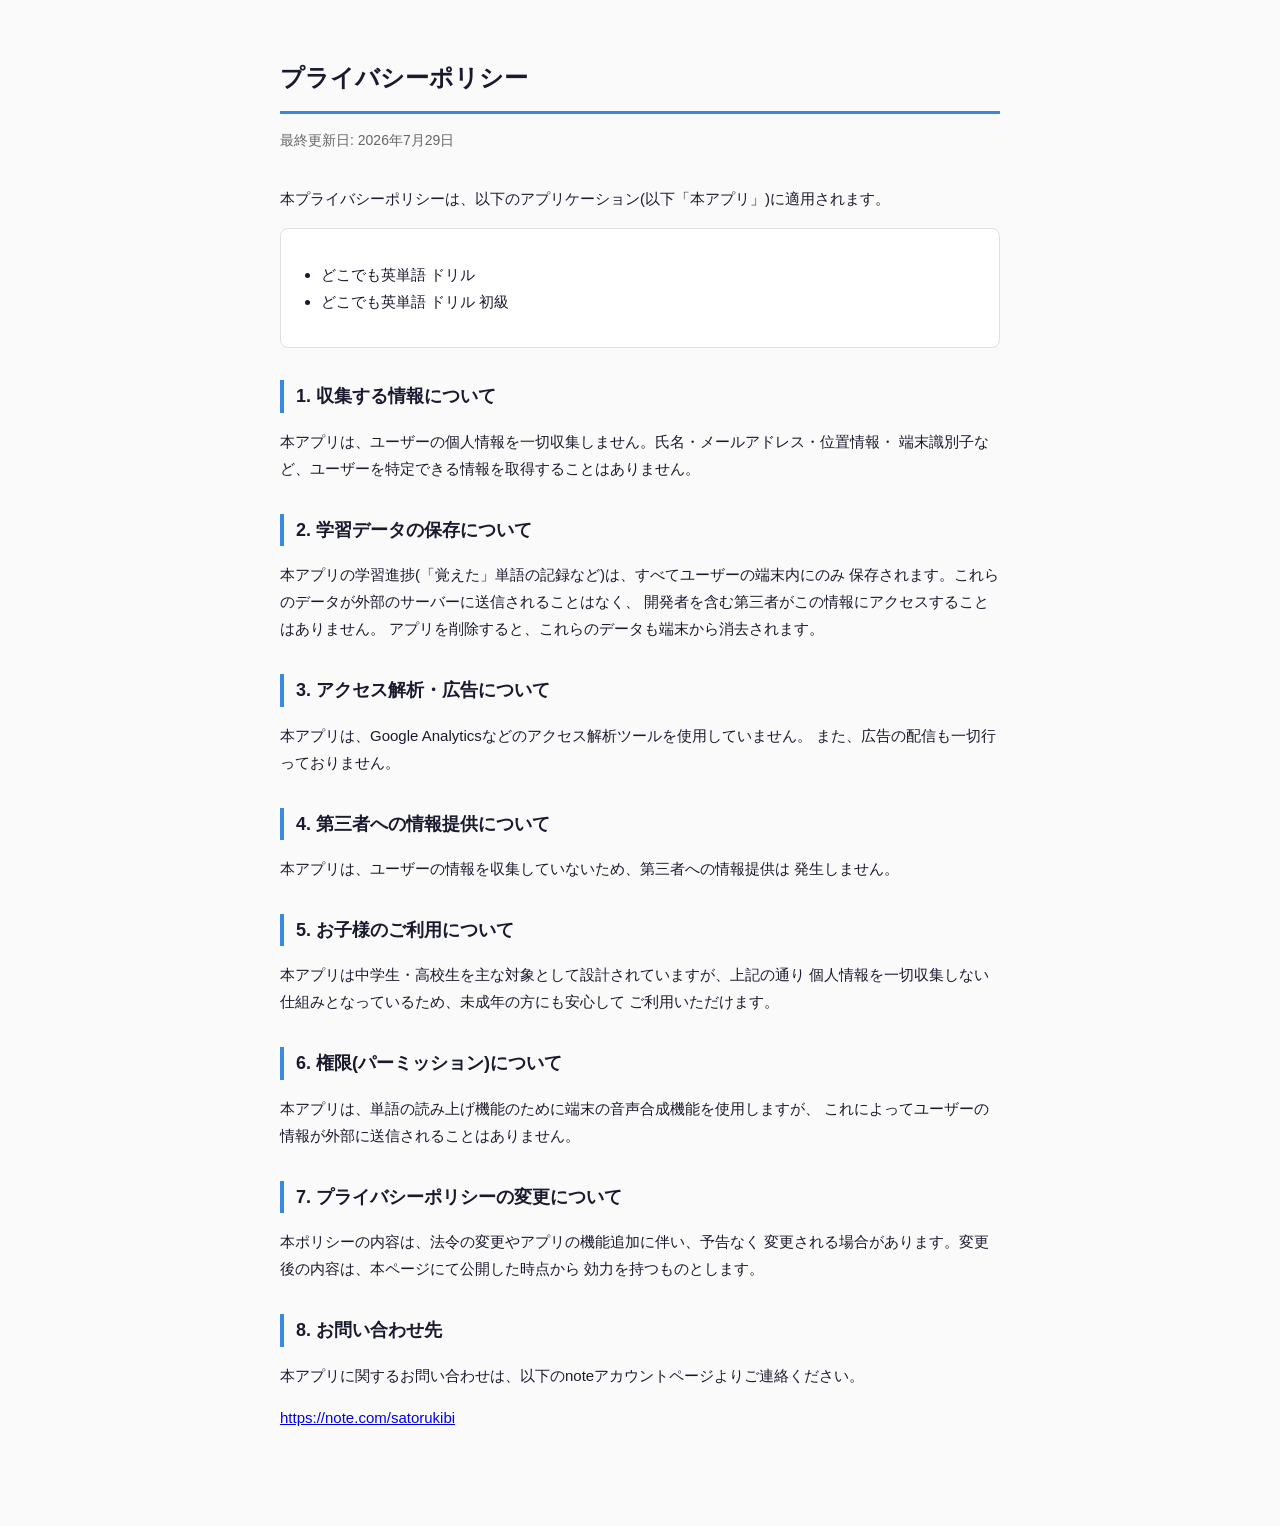
==== privacy.html @ 61b764ce "プライバシーポリシーページ(privacy.html)を追加しGoogle Play掲載用URLを公開 Co-authored-by: Cursor <cursoragent@cursor.com>" ====
<!DOCTYPE html>
<html lang="ja">
<head>
<meta charset="UTF-8">
<meta name="viewport" content="width=device-width, initial-scale=1.0">
<title>プライバシーポリシー | どこでも英単語 ドリル</title>
<style>
  body {
    font-family: -apple-system, BlinkMacSystemFont, "Segoe UI", "Hiragino Sans", "Noto Sans JP", sans-serif;
    max-width: 720px;
    margin: 0 auto;
    padding: 40px 24px 80px;
    line-height: 1.8;
    color: #1a1a2e;
    background: #fafafa;
  }
  h1 {
    font-size: 24px;
    border-bottom: 3px solid #378ADD;
    padding-bottom: 12px;
    margin-bottom: 8px;
  }
  .updated {
    color: #666;
    font-size: 14px;
    margin-bottom: 32px;
  }
  h2 {
    font-size: 18px;
    margin-top: 32px;
    color: #1a1a2e;
    border-left: 4px solid #378ADD;
    padding-left: 12px;
  }
  p, li {
    font-size: 15px;
  }
  ul {
    padding-left: 20px;
  }
  .apps {
    background: #fff;
    border: 1px solid #e0e0e0;
    border-radius: 8px;
    padding: 16px 20px;
    margin: 16px 0;
  }
  .contact-note {
    background: #fff8e1;
    border-left: 4px solid #ffb300;
    padding: 12px 16px;
    font-size: 14px;
    margin-top: 8px;
  }
</style>
</head>
<body>

<h1>プライバシーポリシー</h1>
<p class="updated">最終更新日: 2026年7月29日</p>

<p>本プライバシーポリシーは、以下のアプリケーション(以下「本アプリ」)に適用されます。</p>

<div class="apps">
  <ul>
    <li>どこでも英単語 ドリル</li>
    <li>どこでも英単語 ドリル 初級</li>
  </ul>
</div>

<h2>1. 収集する情報について</h2>
<p>
本アプリは、ユーザーの個人情報を一切収集しません。氏名・メールアドレス・位置情報・
端末識別子など、ユーザーを特定できる情報を取得することはありません。
</p>

<h2>2. 学習データの保存について</h2>
<p>
本アプリの学習進捗(「覚えた」単語の記録など)は、すべてユーザーの端末内にのみ
保存されます。これらのデータが外部のサーバーに送信されることはなく、
開発者を含む第三者がこの情報にアクセスすることはありません。
アプリを削除すると、これらのデータも端末から消去されます。
</p>

<h2>3. アクセス解析・広告について</h2>
<p>
本アプリは、Google Analyticsなどのアクセス解析ツールを使用していません。
また、広告の配信も一切行っておりません。
</p>

<h2>4. 第三者への情報提供について</h2>
<p>
本アプリは、ユーザーの情報を収集していないため、第三者への情報提供は
発生しません。
</p>

<h2>5. お子様のご利用について</h2>
<p>
本アプリは中学生・高校生を主な対象として設計されていますが、上記の通り
個人情報を一切収集しない仕組みとなっているため、未成年の方にも安心して
ご利用いただけます。
</p>

<h2>6. 権限(パーミッション)について</h2>
<p>
本アプリは、単語の読み上げ機能のために端末の音声合成機能を使用しますが、
これによってユーザーの情報が外部に送信されることはありません。
</p>

<h2>7. プライバシーポリシーの変更について</h2>
<p>
本ポリシーの内容は、法令の変更やアプリの機能追加に伴い、予告なく
変更される場合があります。変更後の内容は、本ページにて公開した時点から
効力を持つものとします。
</p>

<h2>8. お問い合わせ先</h2>
<p>
本アプリに関するお問い合わせは、以下のnoteアカウントページよりご連絡ください。
</p>
<p>
<a href="https://note.com/satorukibi" target="_blank" rel="noopener">https://note.com/satorukibi</a>
</p>

</body>
</html>
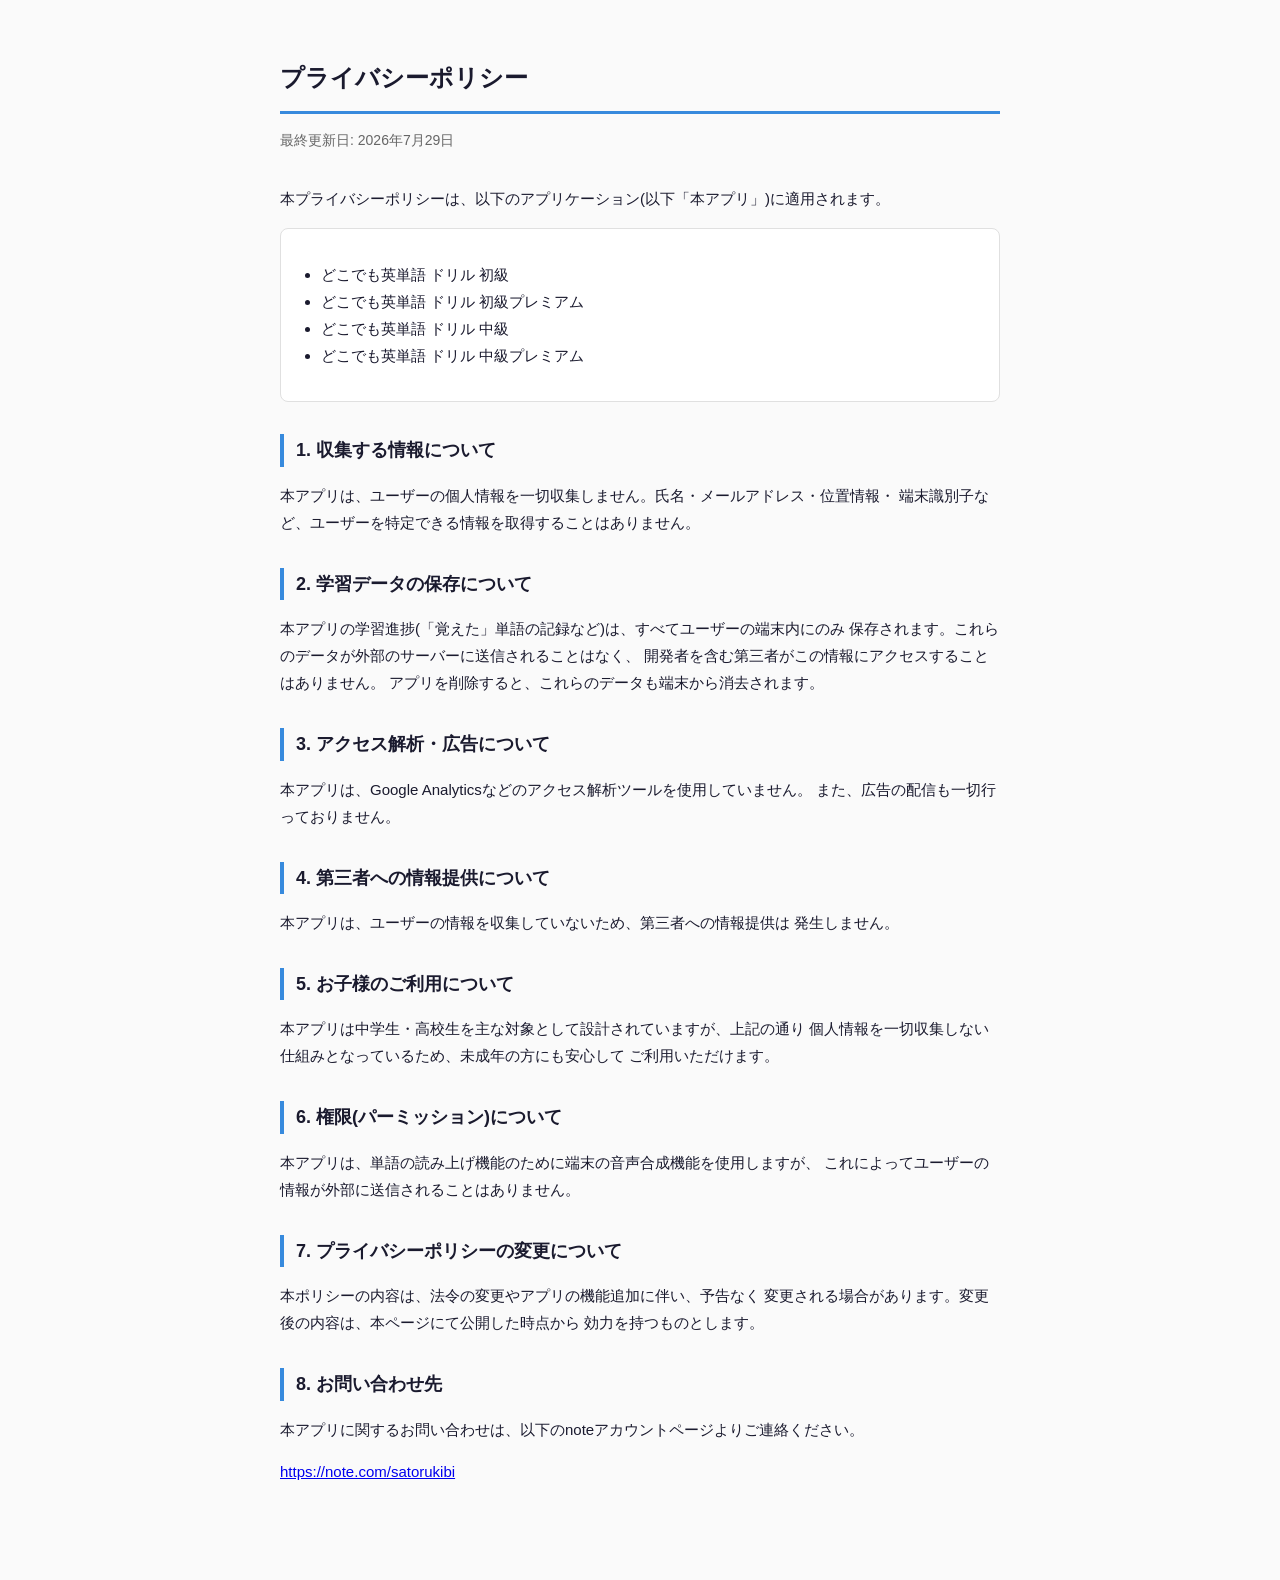
==== commit 4402b2ee: "アプリ名を正式名称に統一しプライバシーポリシーを4アプリ対応版に更新 Co-authored-by: Cursor <cursoragent@cursor.com>" ====
--- a/privacy.html
+++ b/privacy.html
@@ -63,8 +63,10 @@
 
 <div class="apps">
   <ul>
-    <li>どこでも英単語 ドリル</li>
     <li>どこでも英単語 ドリル 初級</li>
+    <li>どこでも英単語 ドリル 初級プレミアム</li>
+    <li>どこでも英単語 ドリル 中級</li>
+    <li>どこでも英単語 ドリル 中級プレミアム</li>
   </ul>
 </div>
 
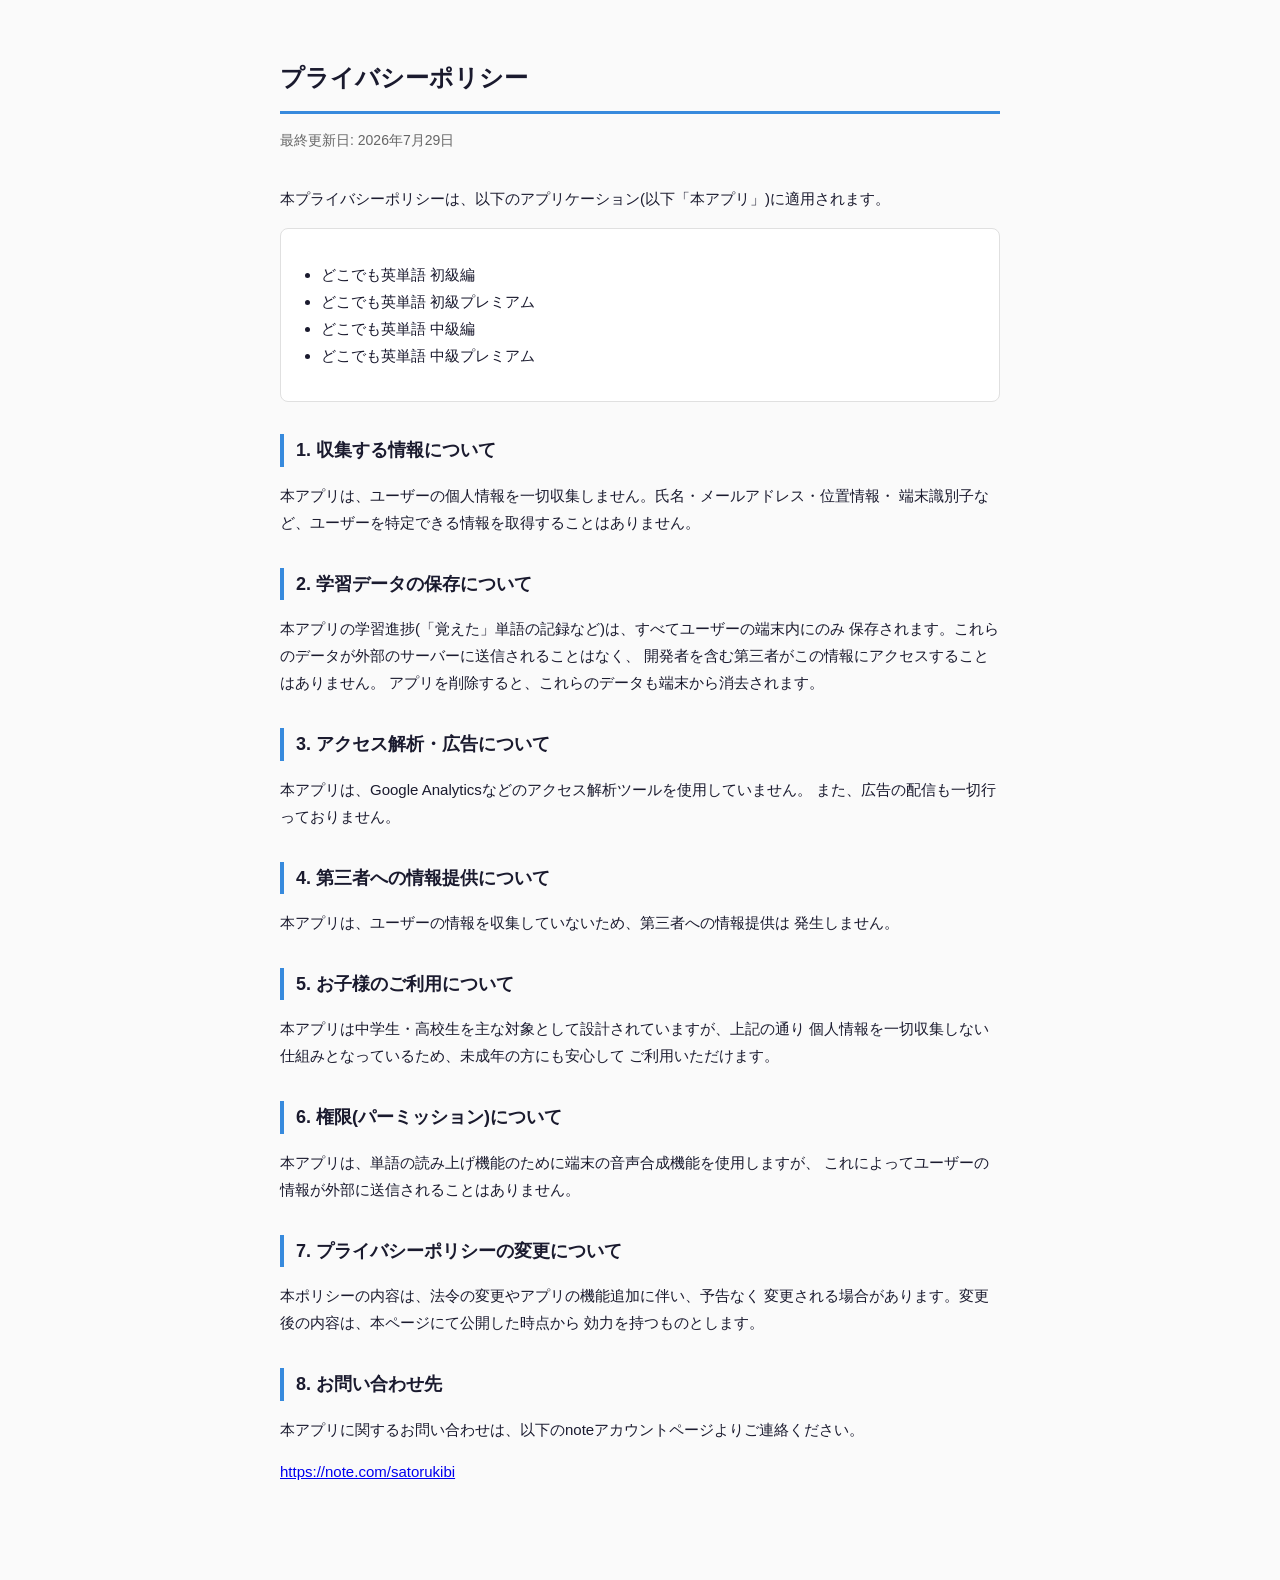
==== commit 19e13c53: "アプリ名を「どこでも英単語 中級編」に統一 Co-authored-by: Cursor <cursoragent@cursor.com>" ====
--- a/privacy.html
+++ b/privacy.html
@@ -3,7 +3,7 @@
 <head>
 <meta charset="UTF-8">
 <meta name="viewport" content="width=device-width, initial-scale=1.0">
-<title>プライバシーポリシー | どこでも英単語 ドリル</title>
+<title>プライバシーポリシー | どこでも英単語</title>
 <style>
   body {
     font-family: -apple-system, BlinkMacSystemFont, "Segoe UI", "Hiragino Sans", "Noto Sans JP", sans-serif;
@@ -63,10 +63,10 @@
 
 <div class="apps">
   <ul>
-    <li>どこでも英単語 ドリル 初級</li>
-    <li>どこでも英単語 ドリル 初級プレミアム</li>
-    <li>どこでも英単語 ドリル 中級</li>
-    <li>どこでも英単語 ドリル 中級プレミアム</li>
+    <li>どこでも英単語 初級編</li>
+    <li>どこでも英単語 初級プレミアム</li>
+    <li>どこでも英単語 中級編</li>
+    <li>どこでも英単語 中級プレミアム</li>
   </ul>
 </div>
 
